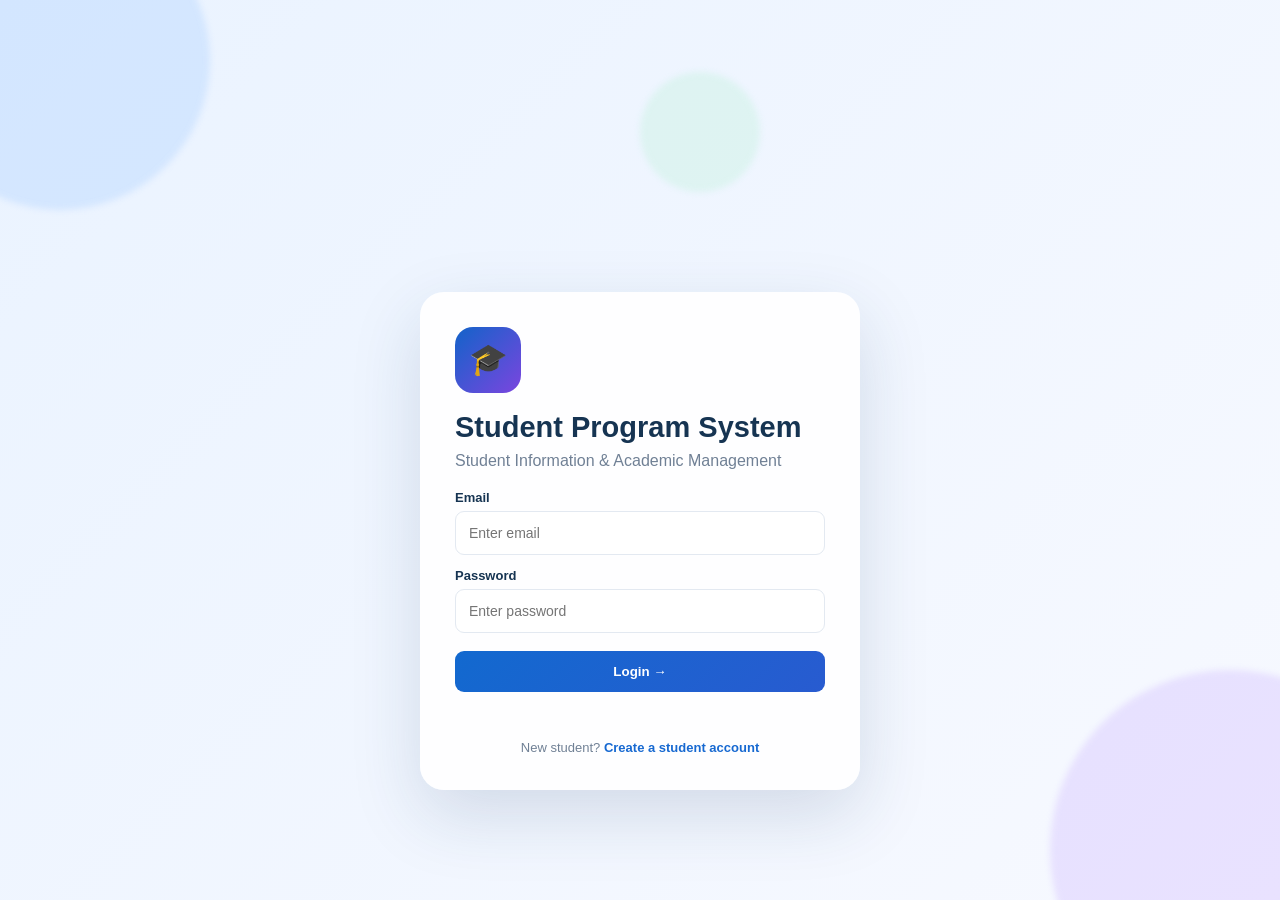
==== index.html @ 174323bb "Upload all project files" ====
<!DOCTYPE html>
<html lang="en">
<head>
<meta charset="UTF-8">
<meta name="viewport" content="width=device-width, initial-scale=1.0">
<title>Student Program System</title>
<link rel="stylesheet" href="style.css">
</head>
<body class="login-body">
<div class="login-bg"><span></span><span></span><span></span></div>
<div class="login-card">
  <div class="logo-box">🎓</div>
  <h1>Student Program System</h1>
  <p class="sub">Student Information & Academic Management</p>
<form id="loginForm">
    <label>Email</label>
    <input id="email" type="email" placeholder="Enter email" required>
    <label>Password</label>
    <input id="password" type="password" placeholder="Enter password" required>
    <button class="btn primary full" type="submit">Login <span>→</span></button>
  </form>
  <div id="loginMsg" class="msg"></div>
  <p class="register-link">New student? <a href="register.html">Create a student account</a></p>
</div>
<script src="script.js"></script>
</body>
</html>
---- style.css ----
*{box-sizing:border-box} :root{--nav:#082e5c;--nav2:#0b3d78;--blue:#1769d1;--light:#f4f7fb;--card:#fff;--text:#163452;--muted:#708095;--line:#e3e9f1;--green:#149c6d;--orange:#d99018;--red:#d84a4a;--shadow:0 8px 24px rgba(26,58,95,.08)}
body{margin:0;font-family:Arial,Helvetica,sans-serif;background:var(--light);color:var(--text);overflow-x:hidden}.login-body{min-height:100vh;display:grid;place-items:center;background:linear-gradient(135deg,#eaf3ff,#f7f9ff);padding:20px}.login-bg span{position:fixed;border-radius:50%;filter:blur(3px);opacity:.45;animation:float 8s ease-in-out infinite}.login-bg span:nth-child(1){width:300px;height:300px;background:#b8d7ff;left:-90px;top:-90px}.login-bg span:nth-child(2){width:360px;height:360px;background:#d7c6ff;right:-130px;bottom:-130px;animation-delay:2s}.login-bg span:nth-child(3){width:120px;height:120px;background:#c9f2e2;left:50%;top:8%;animation-delay:4s}@keyframes float{50%{transform:translateY(-22px) scale(1.05)}}.login-card{width:min(440px,100%);padding:35px;border-radius:24px;background:rgba(255,255,255,.92);box-shadow:0 25px 70px rgba(30,62,100,.15);position:relative;animation:rise .7s ease}@keyframes rise{from{opacity:0;transform:translateY(25px)}to{opacity:1;transform:none}}.logo-box{width:66px;height:66px;border-radius:18px;background:linear-gradient(135deg,#1263c9,#7b45df);display:grid;place-items:center;color:#fff;font-size:31px;margin-bottom:18px}.login-card h1{margin:0;font-size:29px}.sub{color:var(--muted);margin:8px 0 20px}.demo{background:#eef6ff;border:1px solid #cfe2fb;padding:12px;border-radius:12px;font-size:13px;line-height:1.7;margin-bottom:18px}.demo code{background:#fff;padding:2px 5px;border-radius:4px}.login-card label{display:block;font-size:13px;font-weight:bold;margin:13px 0 6px}.login-card input{width:100%;padding:13px;border:1px solid var(--line);border-radius:9px;font-size:14px;outline:none}.login-card input:focus{border-color:#65a3e9;box-shadow:0 0 0 4px #dcecff}.btn{border:0;border-radius:9px;padding:13px 17px;font-weight:bold;cursor:pointer;transition:.2s}.btn:hover{transform:translateY(-2px)}.primary{color:white;background:linear-gradient(135deg,#1269cf,#285bd0)}.full{width:100%;margin-top:18px}.msg{min-height:20px;text-align:center;font-size:13px;font-weight:bold;margin-top:12px}.msg.error{color:var(--red)}.msg.ok{color:var(--green)}

.app{display:flex;min-height:100vh}.sidebar{width:224px;background:linear-gradient(180deg,#0a376b,#082c56);color:#fff;position:fixed;left:0;top:0;bottom:0;z-index:20;box-shadow:5px 0 20px rgba(0,0,0,.08);display:flex;flex-direction:column}.side-brand{padding:18px 12px;border-bottom:1px solid rgba(255,255,255,.1);display:flex;gap:9px;align-items:center}.mini-logo{width:37px;height:37px;background:#fff;border-radius:10px;display:grid;place-items:center;font-size:19px}.side-brand b{font-size:15px;display:block}.side-brand small{font-size:9px;opacity:.7;letter-spacing:1px}.profile{padding:17px 12px;background:rgba(255,255,255,.04);display:flex;gap:10px;align-items:center}.avatar{width:43px;height:43px;background:#fff;color:#163d6d;border-radius:50%;display:grid;place-items:center;font-weight:bold}.profile b{display:block;font-size:13px}.profile small{opacity:.7;font-size:11px}.menu-label{font-size:9px;color:#9eb9d8;margin:17px 15px 7px;letter-spacing:.7px}.nav{margin:2px 6px;width:calc(100% - 12px);background:transparent;border:0;color:#e9f2fd;padding:11px 12px;text-align:left;border-radius:7px;cursor:pointer;font-size:14px;display:flex;gap:11px;align-items:center}.nav:hover,.nav.active{background:#15538f}.nav.active{box-shadow:inset 3px 0 #53a0ff}.side-bottom{margin-top:auto;padding-bottom:10px}.logout-side{color:#ffd3d3}.main{margin-left:224px;width:calc(100% - 224px);min-height:100vh}.topbar{height:78px;background:#fff;border-bottom:1px solid var(--line);display:flex;align-items:center;justify-content:space-between;padding:0 25px;position:sticky;top:0;z-index:10}.topbar h2{margin:0;font-size:21px}.topbar small{color:var(--muted);font-size:11px}.top-user{display:flex;align-items:center;gap:10px;font-size:14px}.top-avatar{width:34px;height:34px;border-radius:50%;background:#eef3f9;display:grid;place-items:center;color:#23466d;font-weight:bold}.bell{border:1px solid var(--line);background:#fff;padding:9px;border-radius:8px}.hamb{display:none}.content{padding:20px 25px 45px;animation:fade .4s ease}@keyframes fade{from{opacity:0;transform:translateY(7px)}to{opacity:1;transform:none}}.hero{background:linear-gradient(110deg,#0c3c76,#1768c7);color:#fff;border-radius:10px;padding:24px 27px;display:flex;justify-content:space-between;align-items:center;box-shadow:var(--shadow);margin-bottom:18px}.hero h1{margin:0 0 8px;font-size:25px}.hero p{margin:0;opacity:.82;font-size:13px}.hero-icon{font-size:55px;opacity:.85}.cards{display:grid;grid-template-columns:repeat(4,1fr);gap:14px;margin-bottom:18px}.stat{background:#fff;border:1px solid var(--line);border-radius:9px;padding:17px;box-shadow:var(--shadow);transition:.25s}.stat:hover{transform:translateY(-4px)}.stat .ico{font-size:22px}.stat b{display:block;font-size:25px;margin-top:8px}.stat small{color:var(--muted)}.grid{display:grid;grid-template-columns:2fr 1fr;gap:18px;margin-bottom:18px}.panel{background:#fff;border:1px solid var(--line);border-radius:9px;padding:18px;box-shadow:var(--shadow)}.panel-title{display:flex;justify-content:space-between;align-items:center;border-bottom:1px solid var(--line);padding-bottom:12px;margin-bottom:14px}.panel-title h3{margin:0;font-size:17px}.panel-title p{margin:4px 0 0;color:var(--muted);font-size:12px}.chart{height:230px;display:flex;align-items:flex-end;gap:16px;padding:20px 10px 5px;border-bottom:1px solid #dfe5ec}.bar-col{flex:1;height:100%;display:flex;align-items:flex-end;justify-content:center;position:relative}.bar{width:65%;background:#1769d1;border-radius:6px 6px 0 0;min-height:10px;animation:grow .8s ease}.bar-col label{position:absolute;bottom:-24px;color:#7c8795;font-size:11px}.bar-col em{position:absolute;top:-4px;font-size:11px;color:#64748b;font-style:normal}.notice{padding:13px;background:#f7faff;border-left:4px solid #1670d2;margin:9px 0;font-size:13px}.notice b{display:block;margin-bottom:5px}.notice span{color:#617084}.table-wrap{overflow:auto}.data-table{width:100%;border-collapse:collapse;font-size:13px}.data-table th{background:#f4f6f9;text-align:left;color:#566578;padding:12px}.data-table td{padding:12px;border-bottom:1px solid #edf0f4}.badge{padding:5px 10px;border-radius:20px;font-size:11px;font-weight:bold;background:#e5f6ee;color:#159263;display:inline-block}.badge.warn{background:#fff3d8;color:#a87312}.badge.red{background:#ffe3e3;color:#c13e3e}.subject-grid{display:grid;grid-template-columns:repeat(2,1fr);gap:12px}.subject{border:1px solid var(--line);border-radius:9px;padding:14px;transition:.2s}.subject:hover{transform:translateY(-3px);box-shadow:var(--shadow)}.subject b{display:block;margin-bottom:5px}.subject small{color:var(--muted)}.progress{height:7px;background:#e9eef5;border-radius:10px;margin-top:10px;overflow:hidden}.progress i{display:block;height:100%;background:#1769d1;border-radius:10px}.profile-grid{display:grid;grid-template-columns:1fr 1fr;gap:14px}.info{padding:15px;background:#f8fafc;border-radius:8px}.info small{display:block;color:var(--muted);margin-bottom:5px}.big-result{display:grid;grid-template-columns:repeat(3,1fr);gap:14px}.result-box{text-align:center;padding:22px;border-radius:10px;background:#f6f9fd}.result-box b{font-size:28px;display:block;color:#1769d1}.result-box span{color:var(--muted);font-size:12px}.search{padding:11px 12px;border:1px solid var(--line);border-radius:8px;outline:0;width:260px}.toolbar{display:flex;justify-content:space-between;gap:10px;align-items:center;margin-bottom:14px}.form-grid{display:grid;grid-template-columns:1fr 1fr;gap:12px}.form-group label{display:block;font-size:12px;font-weight:bold;margin-bottom:5px}.form-group input,.form-group select,.form-group textarea{width:100%;padding:11px;border:1px solid var(--line);border-radius:8px}.form-group.full{grid-column:1/-1}.actions{display:flex;gap:8px}.small-btn{padding:8px 11px;border:0;border-radius:7px;cursor:pointer;font-weight:bold}.blue{background:#e5f0ff;color:#1260b8}.red{background:#ffe6e6;color:#b73737}@keyframes grow{from{height:0}}

body.dark{--light:#0d1726;--card:#142238;--text:#e9f1fb;--muted:#9eb0c7;--line:#263952}body.dark .topbar,body.dark .panel,body.dark .stat,body.dark .subject,body.dark .info,body.dark .login-card{background:#142238;color:#e9f1fb}body.dark .data-table th{background:#1b2b42}body.dark .notice,body.dark .result-box{background:#182b44}body.dark .top-avatar,body.dark .bell{background:#1a2a40;color:#fff}
@media(max-width:900px){.sidebar{transform:translateX(-100%);transition:.25s}.sidebar.open{transform:none}.main{margin-left:0;width:100%}.hamb{display:block;border:0;background:#fff;font-size:21px;margin-right:12px}.topbar>div:first-of-type{margin-right:auto}.cards{grid-template-columns:repeat(2,1fr)}.grid{grid-template-columns:1fr}.content{padding:15px}.topbar{padding:0 15px}.top-user b,.bell{display:none}}
@media(max-width:600px){.cards,.subject-grid,.profile-grid,.big-result,.form-grid{grid-template-columns:1fr}.hero-icon{display:none}.topbar h2{font-size:17px}.top-user{display:none}.toolbar{align-items:stretch;flex-direction:column}.search{width:100%}}

.register-link{text-align:center;margin:16px 0 0;color:var(--muted);font-size:13px}.register-link a{color:#1769d1;font-weight:bold;text-decoration:none}.register-card{max-width:560px}.register-card .form-grid{margin-top:0}.register-card .form-group label{margin-top:13px}
#toast{position:fixed;right:22px;bottom:22px;background:#163f6f;color:#fff;padding:12px 17px;border-radius:9px;box-shadow:0 10px 30px #0002;opacity:0;transform:translateY(15px);pointer-events:none;transition:.25s;z-index:99;font-size:13px}#toast.show{opacity:1;transform:none}
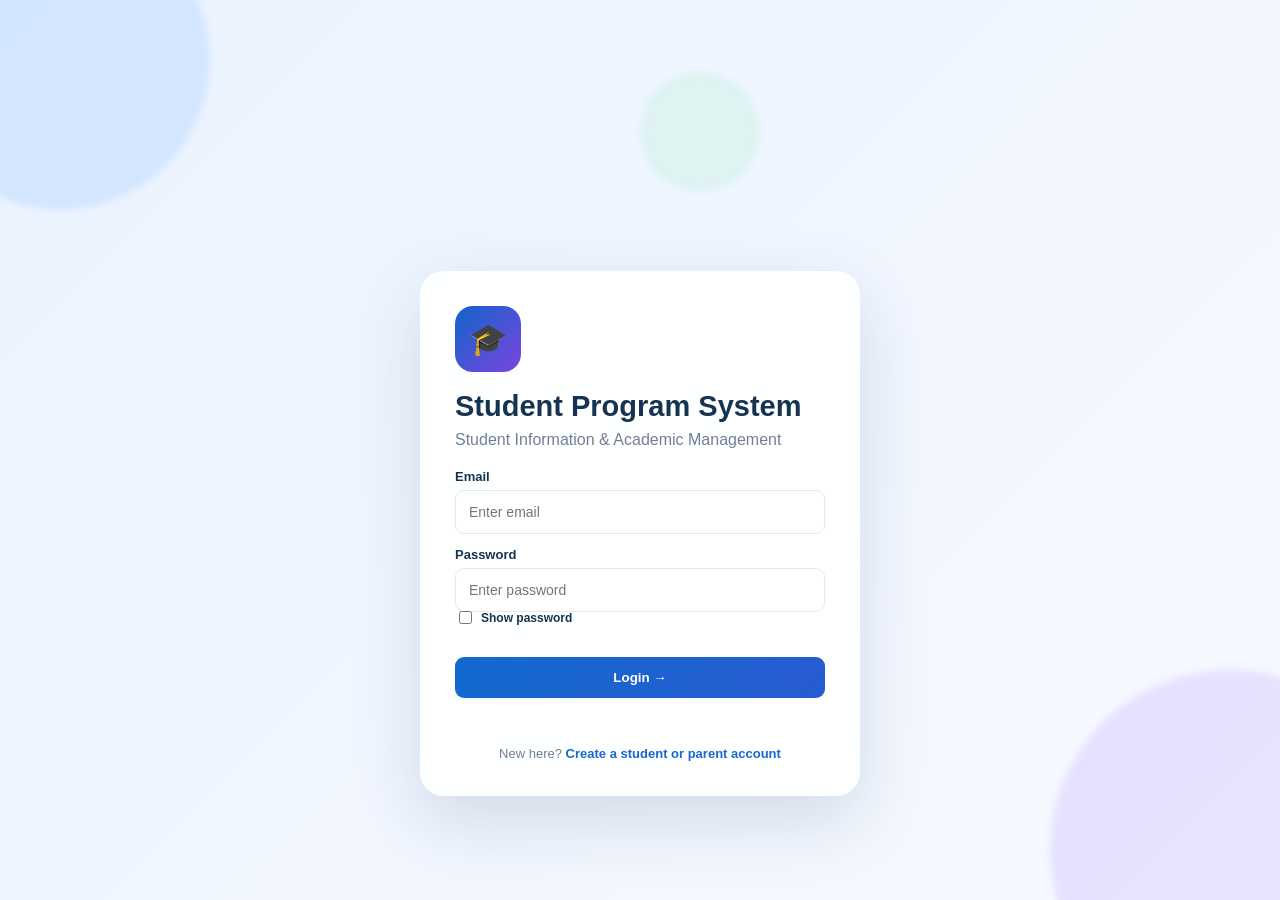
==== commit b5858b05: "dheggey" ====
--- a/index.html
+++ b/index.html
@@ -17,10 +17,11 @@
     <input id="email" type="email" placeholder="Enter email" required>
     <label>Password</label>
     <input id="password" type="password" placeholder="Enter password" required>
+    <label style="display:flex;align-items:center;gap:6px;font-size:12px;margin:-4px 0 12px;cursor:pointer"><input type="checkbox" style="width:auto" onchange="document.getElementById('password').type=this.checked?'text':'password'"> Show password</label>
     <button class="btn primary full" type="submit">Login <span>→</span></button>
   </form>
   <div id="loginMsg" class="msg"></div>
-  <p class="register-link">New student? <a href="register.html">Create a student account</a></p>
+  <p class="register-link">New here? <a href="register.html">Create a student or parent account</a></p>
 </div>
 <script src="script.js"></script>
 </body>
--- a/style.css
+++ b/style.css
@@ -9,3 +9,9 @@
 
 .register-link{text-align:center;margin:16px 0 0;color:var(--muted);font-size:13px}.register-link a{color:#1769d1;font-weight:bold;text-decoration:none}.register-card{max-width:560px}.register-card .form-grid{margin-top:0}.register-card .form-group label{margin-top:13px}
 #toast{position:fixed;right:22px;bottom:22px;background:#163f6f;color:#fff;padding:12px 17px;border-radius:9px;box-shadow:0 10px 30px #0002;opacity:0;transform:translateY(15px);pointer-events:none;transition:.25s;z-index:99;font-size:13px}#toast.show{opacity:1;transform:none}
+
+.btn.alt{background:#e8f0fb;color:#1769d1}
+body.dark .btn.alt{background:#1d3250;color:#9cc4ff}
+.search{width:100%;padding:11px;margin:4px 0 14px;border:1px solid var(--line);border-radius:8px;background:var(--card);color:var(--text)}
+.table-wrap{overflow-x:auto}
+@media print{.sidebar,.topbar,.no-print,.hamb{display:none!important}.main{margin:0!important;width:100%!important}.content{padding:0!important}}
